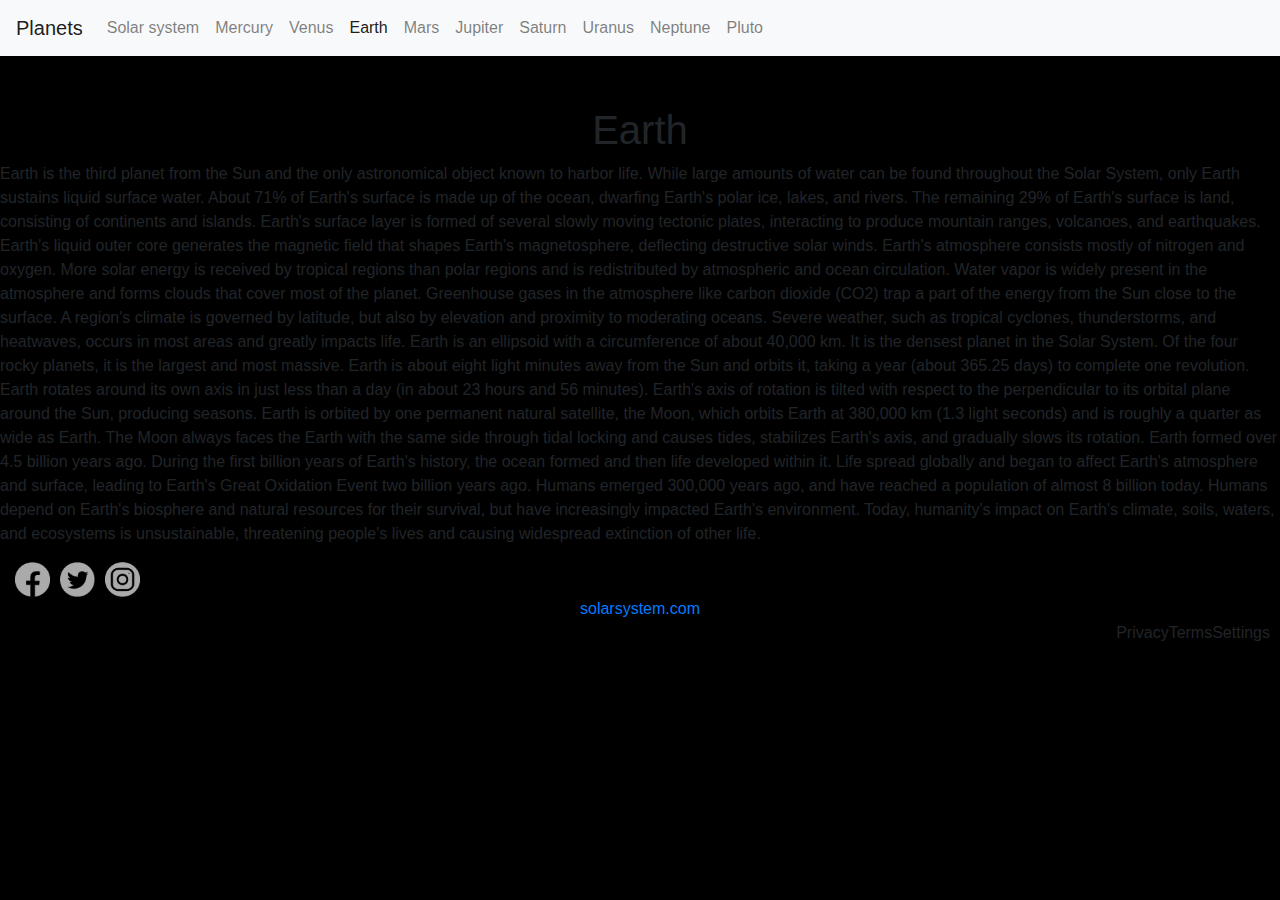
==== earth.html @ de9cbed1 "adjusted image size to make map resposive" ====
<!DOCTYPE html>
<html lang="en">

<head>
    <meta charset="UTF-8">
    <meta name="viewport" content="width=device-width, initial-scale=1.0">
    <meta http-equiv="X-UA-Compatible" content="ie=edge">

    <!--Bootstrap CSS-->
    <link rel="stylesheet" href="https://cdn.jsdelivr.net/npm/bootstrap@4.0.0/dist/css/bootstrap.min.css"
        integrity="sha384-Gn5384xqQ1aoWXA+058RXPxPg6fy4IWvTNh0E263XmFcJlSAwiGgFAW/dAiS6JXm" crossorigin="anonymous">

    <link rel="stylesheet" href="styles\main.css" />
    <link rel="stylesheet" href="https://cdnjs.cloudflare.com/ajax/libs/font-awesome/4.7.0/css/font-awesome.min.css">
    <script src="main.js"></script>
    <title>Earth</title>
</head>

<body>

    <!--Navbar-->

    <nav class="navbar navbar-expand-lg navbar-light bg-light">
        <a class="navbar-brand" href="#">Planets</a>
        <button class="navbar-toggler" type="button" data-toggle="collapse" data-target="#navbarNav"
            aria-controls="navbarNav" aria-expanded="false" aria-label="Toggle navigation">
            <span class="navbar-toggler-icon"></span>
        </button>
        <div class="collapse navbar-collapse" id="navbarNav">
            <ul class="navbar-nav">
                <li class="nav-item">
                    <a class="nav-link" href="index.html">Solar system <span class="sr-only">(current)</span></a>
                </li>
                <li class="nav-item">
                    <a class="nav-link" href="#">Mercury</a>
                </li>
                <li class="nav-item">
                    <a class="nav-link" href="#">Venus</a>
                </li>
                <li class="nav-item active">
                    <a class="nav-link" href="#">Earth</a>
                </li>
                <li class="nav-item">
                    <a class="nav-link" href="#">Mars</a>
                </li>
                <li class="nav-item">
                    <a class="nav-link" href="#">Jupiter</a>
                </li>
                <li class="nav-item">
                    <a class="nav-link" href="#">Saturn</a>
                </li>
                <li class="nav-item">
                    <a class="nav-link" href="#">Uranus</a>
                </li>
                <li class="nav-item">
                    <a class="nav-link" href="#">Neptune</a>
                </li>
                <li class="nav-item">
                    <a class="nav-link" href="#">Pluto</a>
                </li>
            </ul>
        </div>
    </nav>

    <main>
        <h1>Earth</h1>
        <p>Earth is the third planet from the Sun and the only astronomical object known to harbor life. While large
            amounts of water can be found throughout the Solar System, only Earth sustains liquid surface water. About
            71% of Earth's surface is made up of the ocean, dwarfing Earth's polar ice, lakes, and rivers. The remaining
            29% of Earth's surface is land, consisting of continents and islands. Earth's surface layer is formed of
            several slowly moving tectonic plates, interacting to produce mountain ranges, volcanoes, and earthquakes.
            Earth's liquid outer core generates the magnetic field that shapes Earth's magnetosphere, deflecting
            destructive solar winds.

            Earth's atmosphere consists mostly of nitrogen and oxygen. More solar energy is received by tropical regions
            than polar regions and is redistributed by atmospheric and ocean circulation. Water vapor is widely present
            in the atmosphere and forms clouds that cover most of the planet. Greenhouse gases in the atmosphere like
            carbon dioxide (CO2) trap a part of the energy from the Sun close to the surface. A region's climate is
            governed by latitude, but also by elevation and proximity to moderating oceans. Severe weather, such as
            tropical cyclones, thunderstorms, and heatwaves, occurs in most areas and greatly impacts life.

            Earth is an ellipsoid with a circumference of about 40,000 km. It is the densest planet in the Solar System.
            Of the four rocky planets, it is the largest and most massive. Earth is about eight light minutes away from
            the Sun and orbits it, taking a year (about 365.25 days) to complete one revolution. Earth rotates around
            its own axis in just less than a day (in about 23 hours and 56 minutes). Earth's axis of rotation is tilted
            with respect to the perpendicular to its orbital plane around the Sun, producing seasons. Earth is orbited
            by one permanent natural satellite, the Moon, which orbits Earth at 380,000 km (1.3 light seconds) and is
            roughly a quarter as wide as Earth. The Moon always faces the Earth with the same side through tidal locking
            and causes tides, stabilizes Earth's axis, and gradually slows its rotation.

            Earth formed over 4.5 billion years ago. During the first billion years of Earth's history, the ocean formed
            and then life developed within it. Life spread globally and began to affect Earth's atmosphere and surface,
            leading to Earth's Great Oxidation Event two billion years ago. Humans emerged 300,000 years ago, and have
            reached a population of almost 8 billion today. Humans depend on Earth's biosphere and natural resources for
            their survival, but have increasingly impacted Earth's environment. Today, humanity's impact on Earth's
            climate, soils, waters, and ecosystems is unsustainable, threatening people's lives and causing widespread
            extinction of other life.</p>
    </main>

</body>

<footer>

    <div id="footer">

        <div class="socialmedia">
            <a class="icon" href="#" target="_blank"><img src="images\facbook.png" alt="Fb" title="Facebook" width="35"
                    height="35"></a>
            <a class="icon" href="#" target="_blank"><img src="images\twitter.png" alt="Tw" title="Twitter" width="35"
                    height="35"></a>
            <a class="icon" href="#" target="_blank"><img src="images\instagram.png" alt="Ig" title="Instagram"
                    width="35" height="35"></a>
        </div>

        <div class="website">
            <a href="solarsystem.com/" target="_blank">solarsystem.com</a>
        </div>

        <div class="menu_right">
            <p>Privacy</p>
            <p>Terms</p>
            <p>Settings</p>
        </div>


    </div>
</footer>
<script src="https://code.jquery.com/jquery-3.2.1.slim.min.js"
    integrity="sha384-KJ3o2DKtIkvYIK3UENzmM7KCkRr/rE9/Qpg6aAZGJwFDMVNA/GpGFF93hXpG5KkN"
    crossorigin="anonymous"></script>
<script src="https://cdn.jsdelivr.net/npm/popper.js@1.12.9/dist/umd/popper.min.js"
    integrity="sha384-ApNbgh9B+Y1QKtv3Rn7W3mgPxhU9K/ScQsAP7hUibX39j7fakFPskvXusvfa0b4Q"
    crossorigin="anonymous"></script>
<script src="https://cdn.jsdelivr.net/npm/bootstrap@4.0.0/dist/js/bootstrap.min.js"
    integrity="sha384-JZR6Spejh4U02d8jOt6vLEHfe/JQGiRRSQQxSfFWpi1MquVdAyjUar5+76PVCmYl"
    crossorigin="anonymous"></script>
</body>

</html>
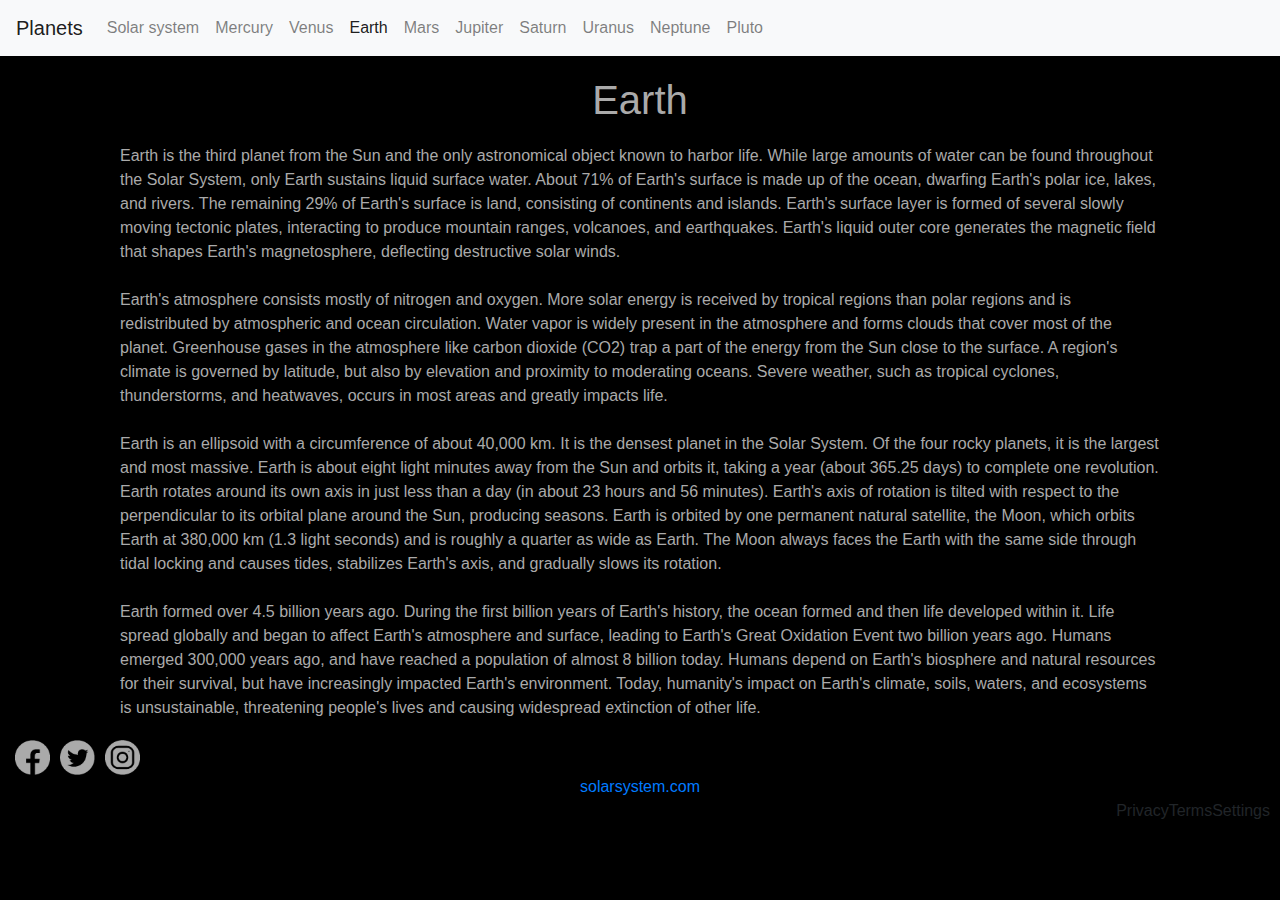
==== commit f735534e: "create branch" ====
--- a/earth.html
+++ b/earth.html
@@ -32,52 +32,53 @@
                     <a class="nav-link" href="index.html">Solar system <span class="sr-only">(current)</span></a>
                 </li>
                 <li class="nav-item">
-                    <a class="nav-link" href="#">Mercury</a>
+                    <a class="nav-link" href="mercury.html">Mercury</a>
                 </li>
                 <li class="nav-item">
-                    <a class="nav-link" href="#">Venus</a>
+                    <a class="nav-link" href="venus.html">Venus</a>
                 </li>
                 <li class="nav-item active">
-                    <a class="nav-link" href="#">Earth</a>
+                    <a class="nav-link" href="earth.html">Earth</a>
                 </li>
                 <li class="nav-item">
-                    <a class="nav-link" href="#">Mars</a>
+                    <a class="nav-link" href="mars.html">Mars</a>
                 </li>
                 <li class="nav-item">
-                    <a class="nav-link" href="#">Jupiter</a>
+                    <a class="nav-link" href="jupiter.html">Jupiter</a>
                 </li>
                 <li class="nav-item">
-                    <a class="nav-link" href="#">Saturn</a>
+                    <a class="nav-link" href="saturn.html">Saturn</a>
                 </li>
                 <li class="nav-item">
-                    <a class="nav-link" href="#">Uranus</a>
+                    <a class="nav-link" href="uranus.html">Uranus</a>
                 </li>
                 <li class="nav-item">
-                    <a class="nav-link" href="#">Neptune</a>
+                    <a class="nav-link" href="neptune.html">Neptune</a>
                 </li>
                 <li class="nav-item">
-                    <a class="nav-link" href="#">Pluto</a>
+                    <a class="nav-link" href="pluto.html">Pluto</a>
                 </li>
             </ul>
         </div>
     </nav>
 
     <main>
-        <h1>Earth</h1>
-        <p>Earth is the third planet from the Sun and the only astronomical object known to harbor life. While large
-            amounts of water can be found throughout the Solar System, only Earth sustains liquid surface water. About
-            71% of Earth's surface is made up of the ocean, dwarfing Earth's polar ice, lakes, and rivers. The remaining
-            29% of Earth's surface is land, consisting of continents and islands. Earth's surface layer is formed of
+        <h1 class="page-info-title">Earth</h1>
+        <p class="page-info-copy">Earth is the third planet from the Sun and the only astronomical object known to
+            harbor life. While large amounts of water can be found throughout the Solar System, only Earth sustains
+            liquid surface water. About 71% of Earth's surface is made up of the ocean, dwarfing Earth's polar ice,
+            lakes, and rivers. The remaining 29% of Earth's surface is land, consisting of continents and islands.
+            Earth's surface layer is formed of
             several slowly moving tectonic plates, interacting to produce mountain ranges, volcanoes, and earthquakes.
             Earth's liquid outer core generates the magnetic field that shapes Earth's magnetosphere, deflecting
-            destructive solar winds.
+            destructive solar winds. <br><br>
 
             Earth's atmosphere consists mostly of nitrogen and oxygen. More solar energy is received by tropical regions
             than polar regions and is redistributed by atmospheric and ocean circulation. Water vapor is widely present
             in the atmosphere and forms clouds that cover most of the planet. Greenhouse gases in the atmosphere like
             carbon dioxide (CO2) trap a part of the energy from the Sun close to the surface. A region's climate is
             governed by latitude, but also by elevation and proximity to moderating oceans. Severe weather, such as
-            tropical cyclones, thunderstorms, and heatwaves, occurs in most areas and greatly impacts life.
+            tropical cyclones, thunderstorms, and heatwaves, occurs in most areas and greatly impacts life. <br> <br>
 
             Earth is an ellipsoid with a circumference of about 40,000 km. It is the densest planet in the Solar System.
             Of the four rocky planets, it is the largest and most massive. Earth is about eight light minutes away from
@@ -86,7 +87,7 @@
             with respect to the perpendicular to its orbital plane around the Sun, producing seasons. Earth is orbited
             by one permanent natural satellite, the Moon, which orbits Earth at 380,000 km (1.3 light seconds) and is
             roughly a quarter as wide as Earth. The Moon always faces the Earth with the same side through tidal locking
-            and causes tides, stabilizes Earth's axis, and gradually slows its rotation.
+            and causes tides, stabilizes Earth's axis, and gradually slows its rotation.<br> <br>
 
             Earth formed over 4.5 billion years ago. During the first billion years of Earth's history, the ocean formed
             and then life developed within it. Life spread globally and began to affect Earth's atmosphere and surface,
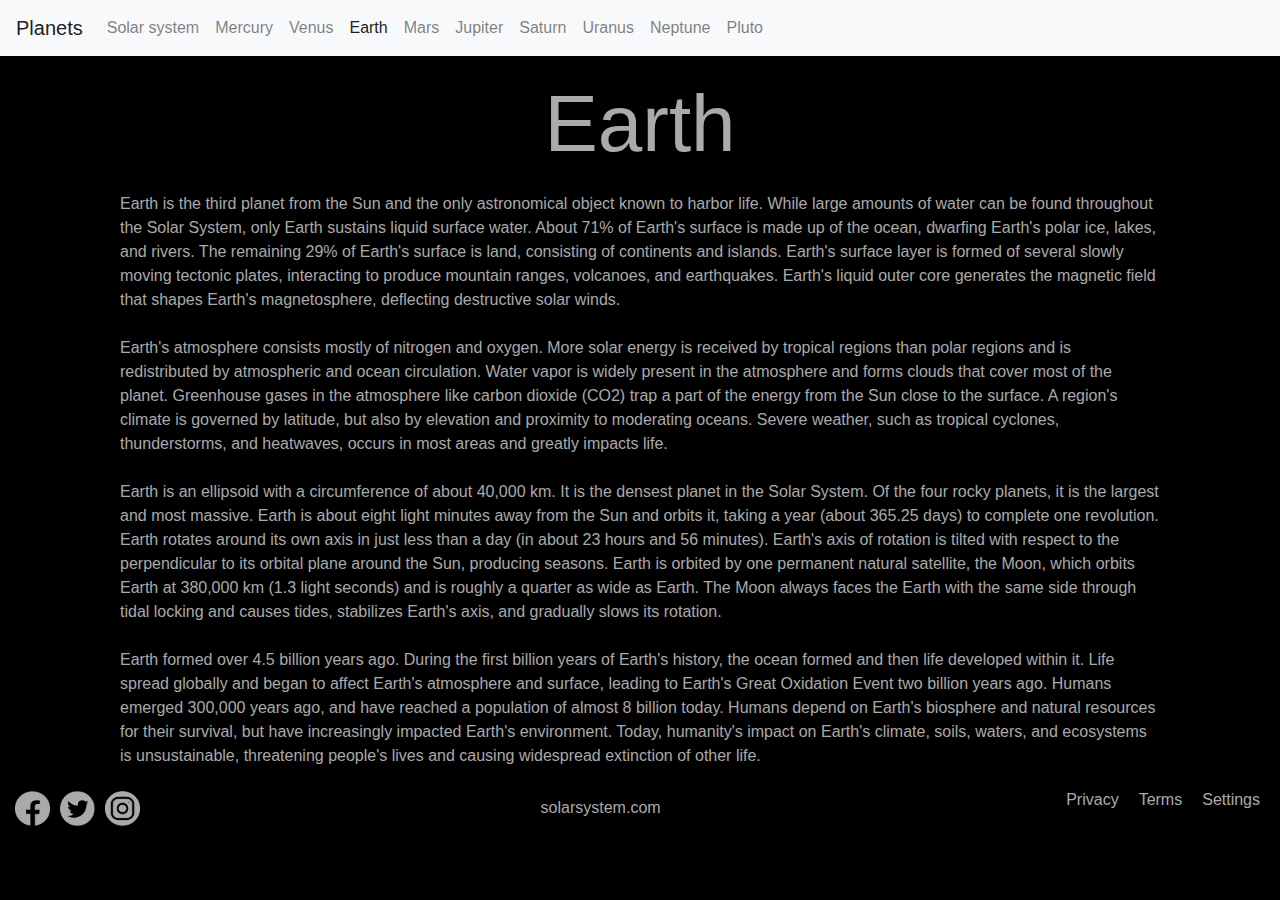
==== commit 3f985ec4: "updated footer & js experimentation" ====
--- a/earth.html
+++ b/earth.html
@@ -101,30 +101,31 @@
 </body>
 
 <footer>
+    <div id="footer">
+        <div class="menu_footer">
 
-    <div id="footer">
+            <div class="socialmedia">
+                <a class="icon" href="#" target="_blank"><img src="images\facbook.png" alt="Fb" title="Facebook"
+                        width="35" height="35"></a>
+                <a class="icon" href="#" target="_blank"><img src="images\twitter.png" alt="Tw" title="Twitter"
+                        width="35" height="35"></a>
+                <a class="icon" href="#" target="_blank"><img src="images\instagram.png" alt="Ig" title="Instagram"
+                        width="35" height="35"></a>
+            </div>
 
-        <div class="socialmedia">
-            <a class="icon" href="#" target="_blank"><img src="images\facbook.png" alt="Fb" title="Facebook" width="35"
-                    height="35"></a>
-            <a class="icon" href="#" target="_blank"><img src="images\twitter.png" alt="Tw" title="Twitter" width="35"
-                    height="35"></a>
-            <a class="icon" href="#" target="_blank"><img src="images\instagram.png" alt="Ig" title="Instagram"
-                    width="35" height="35"></a>
+            <div class="website">
+                <a href="solarsystem.com/" target="_blank">solarsystem.com</a>
+            </div>
+
+            <div class="menu_right">
+                <p class="menu_item">Privacy</p>
+                <p class="menu_item">Terms</p>
+                <p class="menu_item">Settings</p>
+            </div>
         </div>
 
-        <div class="website">
-            <a href="solarsystem.com/" target="_blank">solarsystem.com</a>
-        </div>
+    </div>
 
-        <div class="menu_right">
-            <p>Privacy</p>
-            <p>Terms</p>
-            <p>Settings</p>
-        </div>
-
-
-    </div>
 </footer>
 <script src="https://code.jquery.com/jquery-3.2.1.slim.min.js"
     integrity="sha384-KJ3o2DKtIkvYIK3UENzmM7KCkRr/rE9/Qpg6aAZGJwFDMVNA/GpGFF93hXpG5KkN"
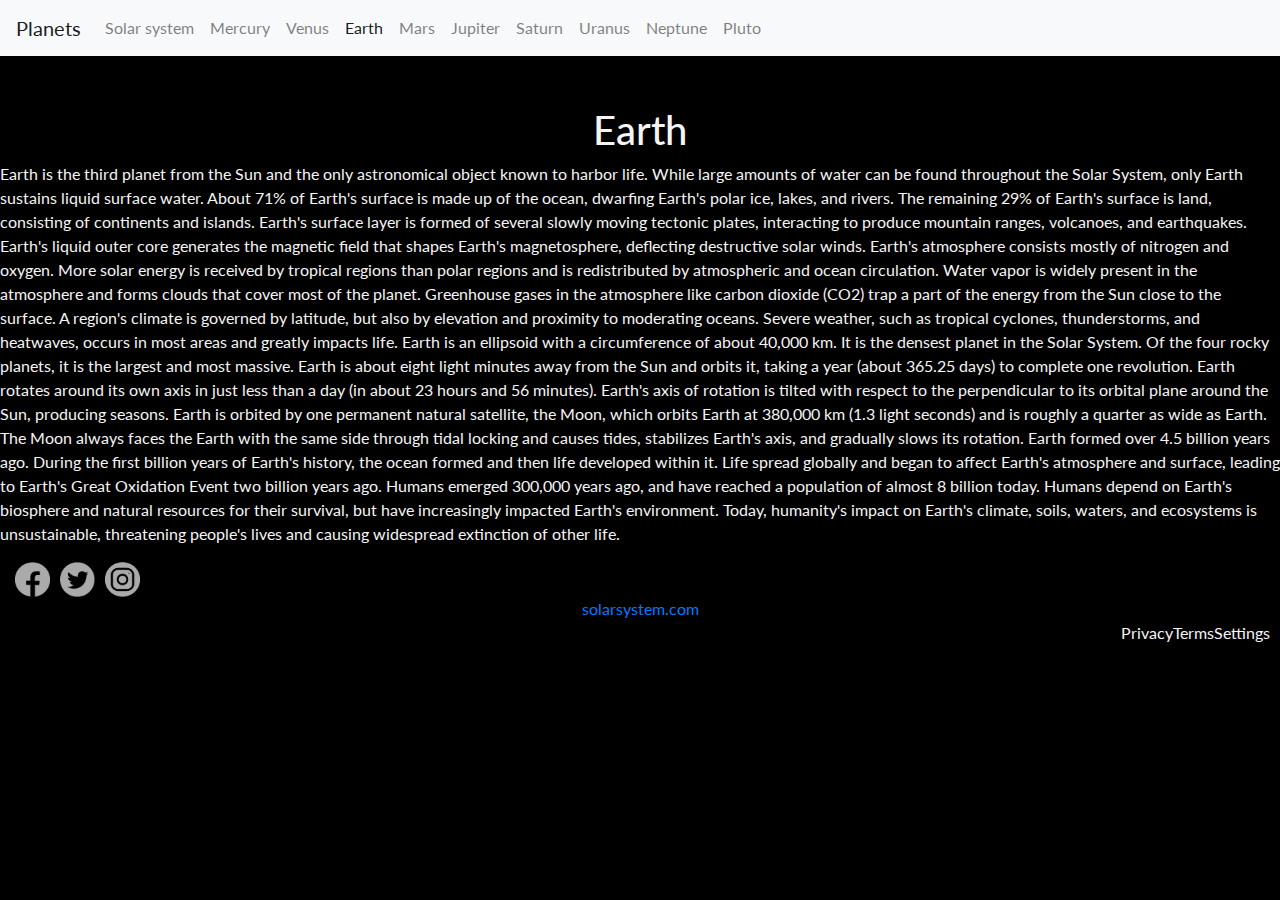
==== commit c388013a: "Changed Fonts and colour" ====
--- a/earth.html
+++ b/earth.html
@@ -13,6 +13,9 @@
     <link rel="stylesheet" href="styles\main.css" />
     <link rel="stylesheet" href="https://cdnjs.cloudflare.com/ajax/libs/font-awesome/4.7.0/css/font-awesome.min.css">
     <script src="main.js"></script>
+    <style>
+        @import url('https://fonts.googleapis.com/css2?family=Lato:wght@400;700&display=swap');
+    </style>
     <title>Earth</title>
 </head>
 
@@ -63,22 +66,21 @@
     </nav>
 
     <main>
-        <h1 class="page-info-title">Earth</h1>
-        <p class="page-info-copy">Earth is the third planet from the Sun and the only astronomical object known to
-            harbor life. While large amounts of water can be found throughout the Solar System, only Earth sustains
-            liquid surface water. About 71% of Earth's surface is made up of the ocean, dwarfing Earth's polar ice,
-            lakes, and rivers. The remaining 29% of Earth's surface is land, consisting of continents and islands.
-            Earth's surface layer is formed of
+        <h1>Earth</h1>
+        <p>Earth is the third planet from the Sun and the only astronomical object known to harbor life. While large
+            amounts of water can be found throughout the Solar System, only Earth sustains liquid surface water. About
+            71% of Earth's surface is made up of the ocean, dwarfing Earth's polar ice, lakes, and rivers. The remaining
+            29% of Earth's surface is land, consisting of continents and islands. Earth's surface layer is formed of
             several slowly moving tectonic plates, interacting to produce mountain ranges, volcanoes, and earthquakes.
             Earth's liquid outer core generates the magnetic field that shapes Earth's magnetosphere, deflecting
-            destructive solar winds. <br><br>
+            destructive solar winds.
 
             Earth's atmosphere consists mostly of nitrogen and oxygen. More solar energy is received by tropical regions
             than polar regions and is redistributed by atmospheric and ocean circulation. Water vapor is widely present
             in the atmosphere and forms clouds that cover most of the planet. Greenhouse gases in the atmosphere like
             carbon dioxide (CO2) trap a part of the energy from the Sun close to the surface. A region's climate is
             governed by latitude, but also by elevation and proximity to moderating oceans. Severe weather, such as
-            tropical cyclones, thunderstorms, and heatwaves, occurs in most areas and greatly impacts life. <br> <br>
+            tropical cyclones, thunderstorms, and heatwaves, occurs in most areas and greatly impacts life.
 
             Earth is an ellipsoid with a circumference of about 40,000 km. It is the densest planet in the Solar System.
             Of the four rocky planets, it is the largest and most massive. Earth is about eight light minutes away from
@@ -87,7 +89,7 @@
             with respect to the perpendicular to its orbital plane around the Sun, producing seasons. Earth is orbited
             by one permanent natural satellite, the Moon, which orbits Earth at 380,000 km (1.3 light seconds) and is
             roughly a quarter as wide as Earth. The Moon always faces the Earth with the same side through tidal locking
-            and causes tides, stabilizes Earth's axis, and gradually slows its rotation.<br> <br>
+            and causes tides, stabilizes Earth's axis, and gradually slows its rotation.
 
             Earth formed over 4.5 billion years ago. During the first billion years of Earth's history, the ocean formed
             and then life developed within it. Life spread globally and began to affect Earth's atmosphere and surface,
@@ -101,31 +103,30 @@
 </body>
 
 <footer>
+
     <div id="footer">
-        <div class="menu_footer">
 
-            <div class="socialmedia">
-                <a class="icon" href="#" target="_blank"><img src="images\facbook.png" alt="Fb" title="Facebook"
-                        width="35" height="35"></a>
-                <a class="icon" href="#" target="_blank"><img src="images\twitter.png" alt="Tw" title="Twitter"
-                        width="35" height="35"></a>
-                <a class="icon" href="#" target="_blank"><img src="images\instagram.png" alt="Ig" title="Instagram"
-                        width="35" height="35"></a>
-            </div>
-
-            <div class="website">
-                <a href="solarsystem.com/" target="_blank">solarsystem.com</a>
-            </div>
-
-            <div class="menu_right">
-                <p class="menu_item">Privacy</p>
-                <p class="menu_item">Terms</p>
-                <p class="menu_item">Settings</p>
-            </div>
+        <div class="socialmedia">
+            <a class="icon" href="#" target="_blank"><img src="images\facbook.png" alt="Fb" title="Facebook" width="35"
+                    height="35"></a>
+            <a class="icon" href="#" target="_blank"><img src="images\twitter.png" alt="Tw" title="Twitter" width="35"
+                    height="35"></a>
+            <a class="icon" href="#" target="_blank"><img src="images\instagram.png" alt="Ig" title="Instagram"
+                    width="35" height="35"></a>
         </div>
 
+        <div class="website">
+            <a href="solarsystem.com/" target="_blank">solarsystem.com</a>
+        </div>
+
+        <div class="menu_right">
+            <p>Privacy</p>
+            <p>Terms</p>
+            <p>Settings</p>
+        </div>
+
+
     </div>
-
 </footer>
 <script src="https://code.jquery.com/jquery-3.2.1.slim.min.js"
     integrity="sha384-KJ3o2DKtIkvYIK3UENzmM7KCkRr/rE9/Qpg6aAZGJwFDMVNA/GpGFF93hXpG5KkN"
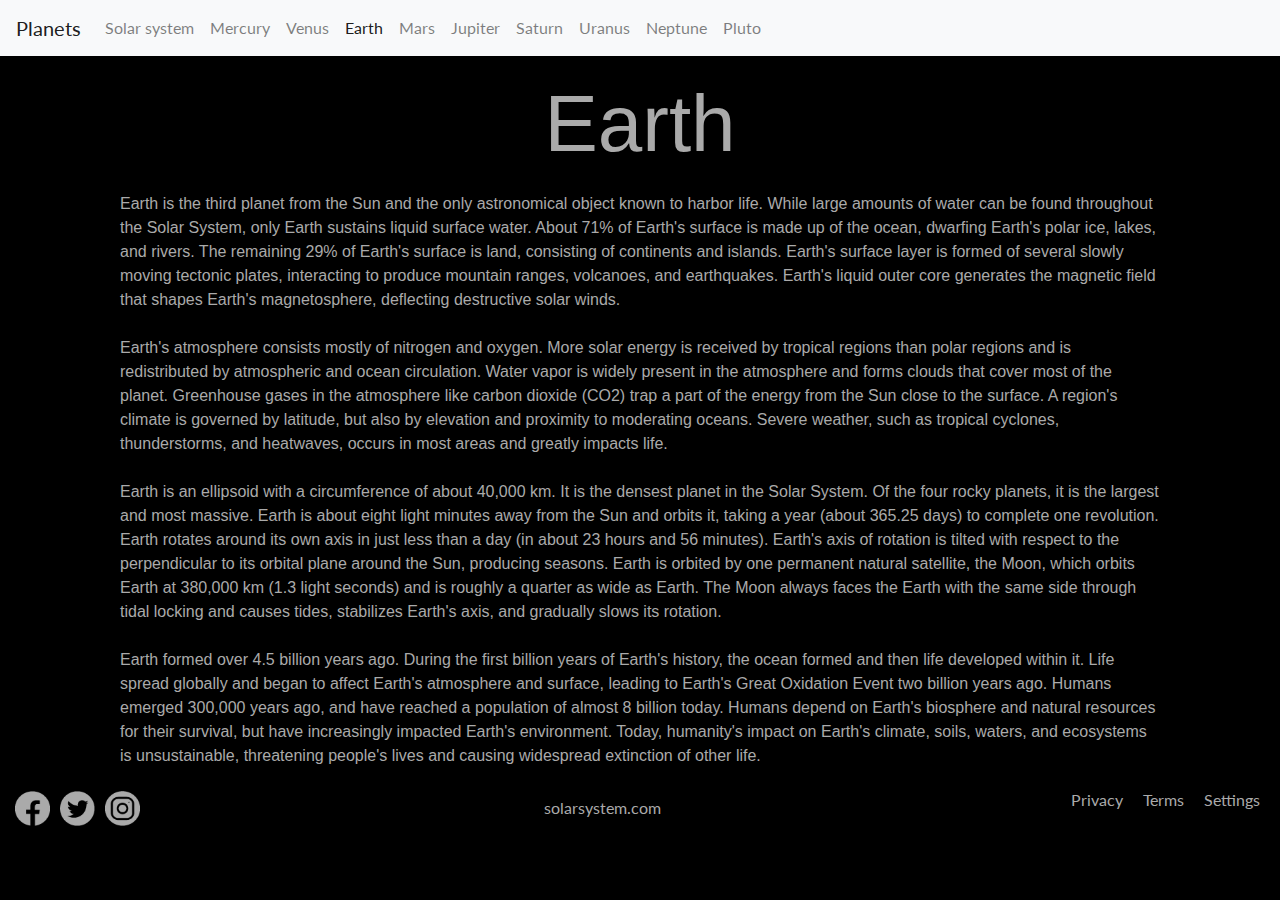
==== commit 20a062e8: "Merge branch 'main' into Christina-Updates" ====
--- a/earth.html
+++ b/earth.html
@@ -66,21 +66,22 @@
     </nav>
 
     <main>
-        <h1>Earth</h1>
-        <p>Earth is the third planet from the Sun and the only astronomical object known to harbor life. While large
-            amounts of water can be found throughout the Solar System, only Earth sustains liquid surface water. About
-            71% of Earth's surface is made up of the ocean, dwarfing Earth's polar ice, lakes, and rivers. The remaining
-            29% of Earth's surface is land, consisting of continents and islands. Earth's surface layer is formed of
+        <h1 class="page-info-title">Earth</h1>
+        <p class="page-info-copy">Earth is the third planet from the Sun and the only astronomical object known to
+            harbor life. While large amounts of water can be found throughout the Solar System, only Earth sustains
+            liquid surface water. About 71% of Earth's surface is made up of the ocean, dwarfing Earth's polar ice,
+            lakes, and rivers. The remaining 29% of Earth's surface is land, consisting of continents and islands.
+            Earth's surface layer is formed of
             several slowly moving tectonic plates, interacting to produce mountain ranges, volcanoes, and earthquakes.
             Earth's liquid outer core generates the magnetic field that shapes Earth's magnetosphere, deflecting
-            destructive solar winds.
+            destructive solar winds. <br><br>
 
             Earth's atmosphere consists mostly of nitrogen and oxygen. More solar energy is received by tropical regions
             than polar regions and is redistributed by atmospheric and ocean circulation. Water vapor is widely present
             in the atmosphere and forms clouds that cover most of the planet. Greenhouse gases in the atmosphere like
             carbon dioxide (CO2) trap a part of the energy from the Sun close to the surface. A region's climate is
             governed by latitude, but also by elevation and proximity to moderating oceans. Severe weather, such as
-            tropical cyclones, thunderstorms, and heatwaves, occurs in most areas and greatly impacts life.
+            tropical cyclones, thunderstorms, and heatwaves, occurs in most areas and greatly impacts life. <br> <br>
 
             Earth is an ellipsoid with a circumference of about 40,000 km. It is the densest planet in the Solar System.
             Of the four rocky planets, it is the largest and most massive. Earth is about eight light minutes away from
@@ -89,7 +90,7 @@
             with respect to the perpendicular to its orbital plane around the Sun, producing seasons. Earth is orbited
             by one permanent natural satellite, the Moon, which orbits Earth at 380,000 km (1.3 light seconds) and is
             roughly a quarter as wide as Earth. The Moon always faces the Earth with the same side through tidal locking
-            and causes tides, stabilizes Earth's axis, and gradually slows its rotation.
+            and causes tides, stabilizes Earth's axis, and gradually slows its rotation.<br> <br>
 
             Earth formed over 4.5 billion years ago. During the first billion years of Earth's history, the ocean formed
             and then life developed within it. Life spread globally and began to affect Earth's atmosphere and surface,
@@ -103,30 +104,31 @@
 </body>
 
 <footer>
+    <div id="footer">
+        <div class="menu_footer">
 
-    <div id="footer">
+            <div class="socialmedia">
+                <a class="icon" href="#" target="_blank"><img src="images\facbook.png" alt="Fb" title="Facebook"
+                        width="35" height="35"></a>
+                <a class="icon" href="#" target="_blank"><img src="images\twitter.png" alt="Tw" title="Twitter"
+                        width="35" height="35"></a>
+                <a class="icon" href="#" target="_blank"><img src="images\instagram.png" alt="Ig" title="Instagram"
+                        width="35" height="35"></a>
+            </div>
 
-        <div class="socialmedia">
-            <a class="icon" href="#" target="_blank"><img src="images\facbook.png" alt="Fb" title="Facebook" width="35"
-                    height="35"></a>
-            <a class="icon" href="#" target="_blank"><img src="images\twitter.png" alt="Tw" title="Twitter" width="35"
-                    height="35"></a>
-            <a class="icon" href="#" target="_blank"><img src="images\instagram.png" alt="Ig" title="Instagram"
-                    width="35" height="35"></a>
+            <div class="website">
+                <a href="solarsystem.com/" target="_blank">solarsystem.com</a>
+            </div>
+
+            <div class="menu_right">
+                <p class="menu_item">Privacy</p>
+                <p class="menu_item">Terms</p>
+                <p class="menu_item">Settings</p>
+            </div>
         </div>
 
-        <div class="website">
-            <a href="solarsystem.com/" target="_blank">solarsystem.com</a>
-        </div>
+    </div>
 
-        <div class="menu_right">
-            <p>Privacy</p>
-            <p>Terms</p>
-            <p>Settings</p>
-        </div>
-
-
-    </div>
 </footer>
 <script src="https://code.jquery.com/jquery-3.2.1.slim.min.js"
     integrity="sha384-KJ3o2DKtIkvYIK3UENzmM7KCkRr/rE9/Qpg6aAZGJwFDMVNA/GpGFF93hXpG5KkN"
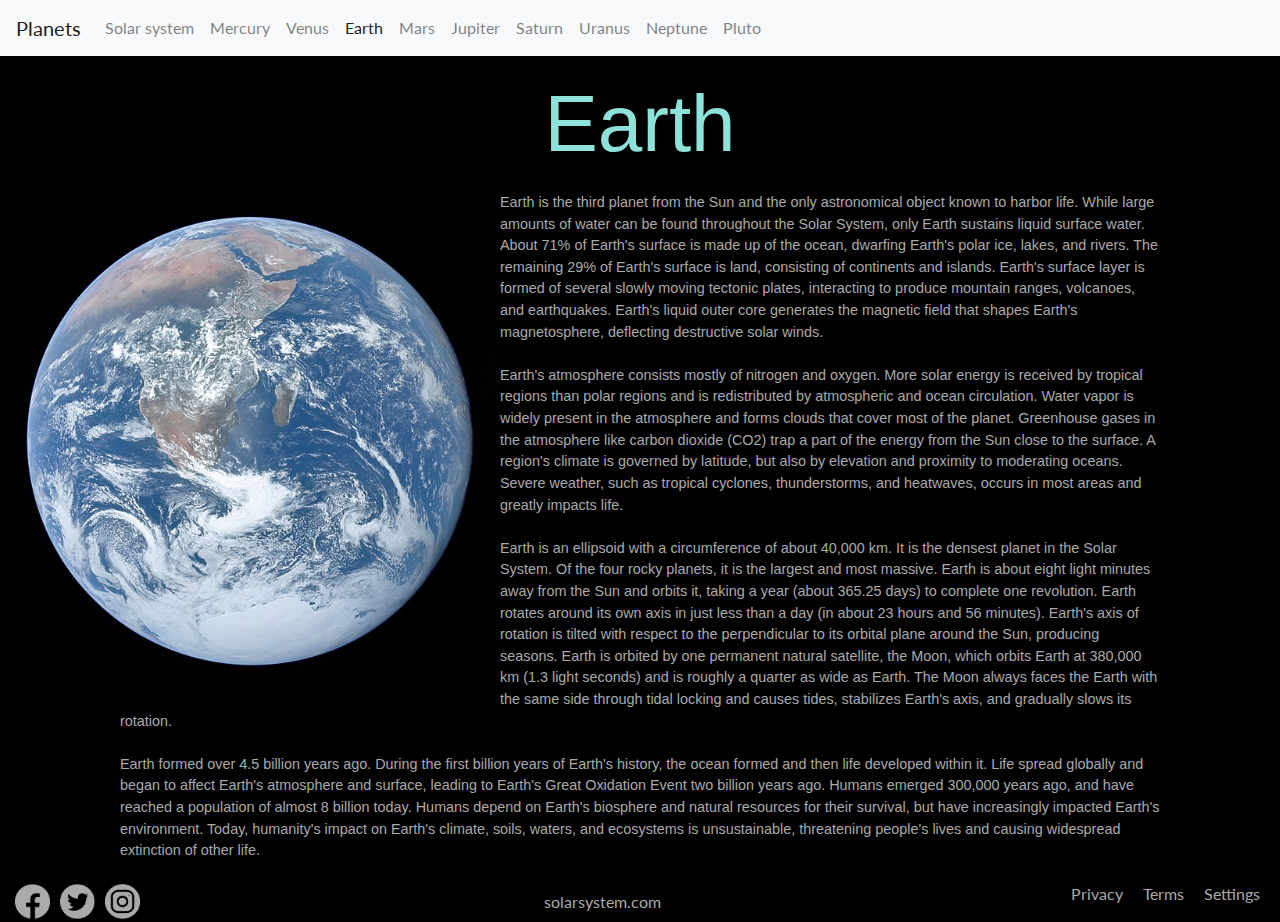
==== commit abf4278e: "Added Images and font scaling" ====
--- a/earth.html
+++ b/earth.html
@@ -66,7 +66,8 @@
     </nav>
 
     <main>
-        <h1 class="page-info-title">Earth</h1>
+        <h1 style="color: #8ee2d9" class="page-info-title">Earth</h1>
+        <img class="left" src="images/PlanetsImages/earth.jpeg" alt="Planet Earth" width="500" height="300" />
         <p class="page-info-copy">Earth is the third planet from the Sun and the only astronomical object known to
             harbor life. While large amounts of water can be found throughout the Solar System, only Earth sustains
             liquid surface water. About 71% of Earth's surface is made up of the ocean, dwarfing Earth's polar ice,
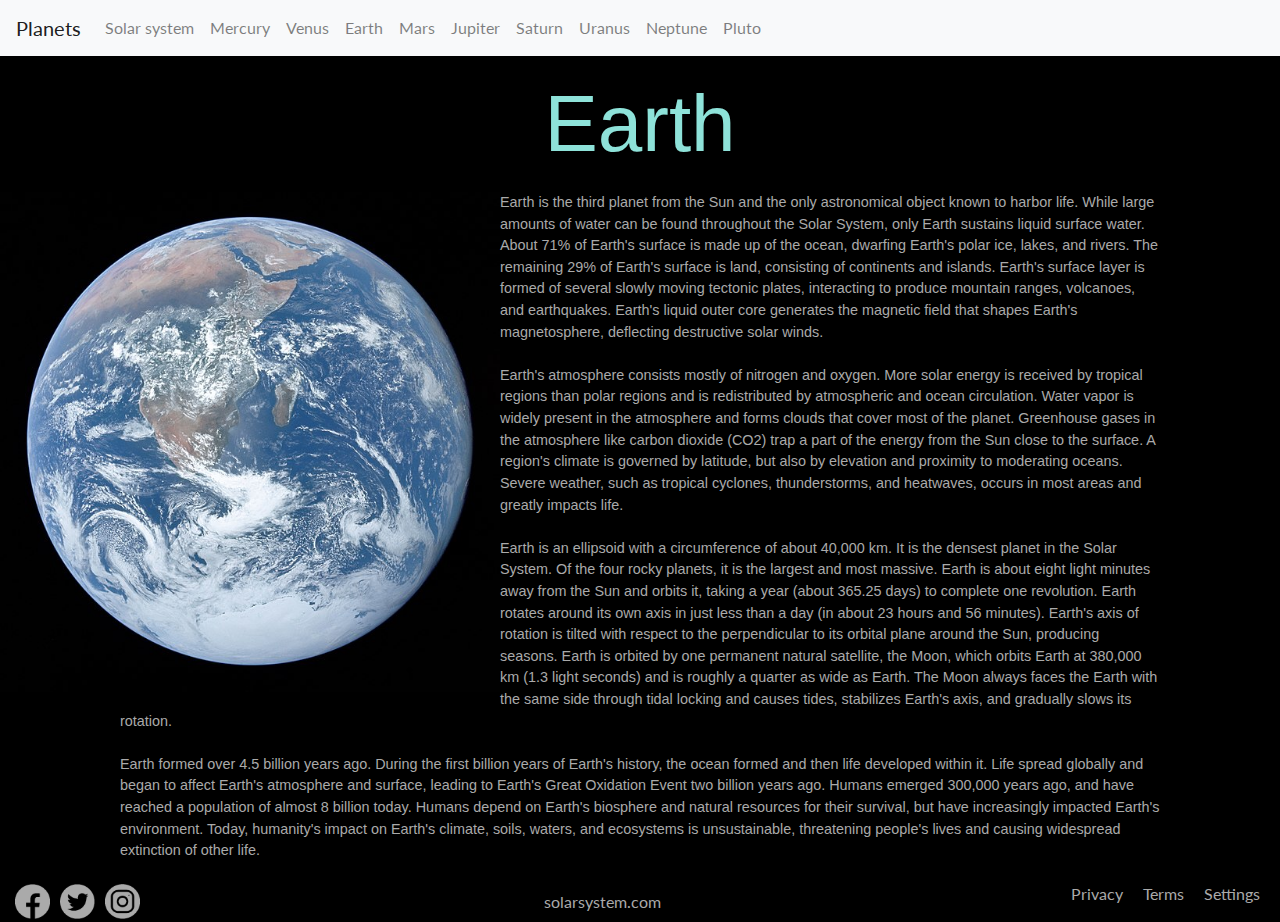
==== commit 1a2063e8: "adjusted navbar" ====
--- a/earth.html
+++ b/earth.html
@@ -40,7 +40,7 @@
                 <li class="nav-item">
                     <a class="nav-link" href="venus.html">Venus</a>
                 </li>
-                <li class="nav-item active">
+                <li class="nav-item">
                     <a class="nav-link" href="earth.html">Earth</a>
                 </li>
                 <li class="nav-item">
